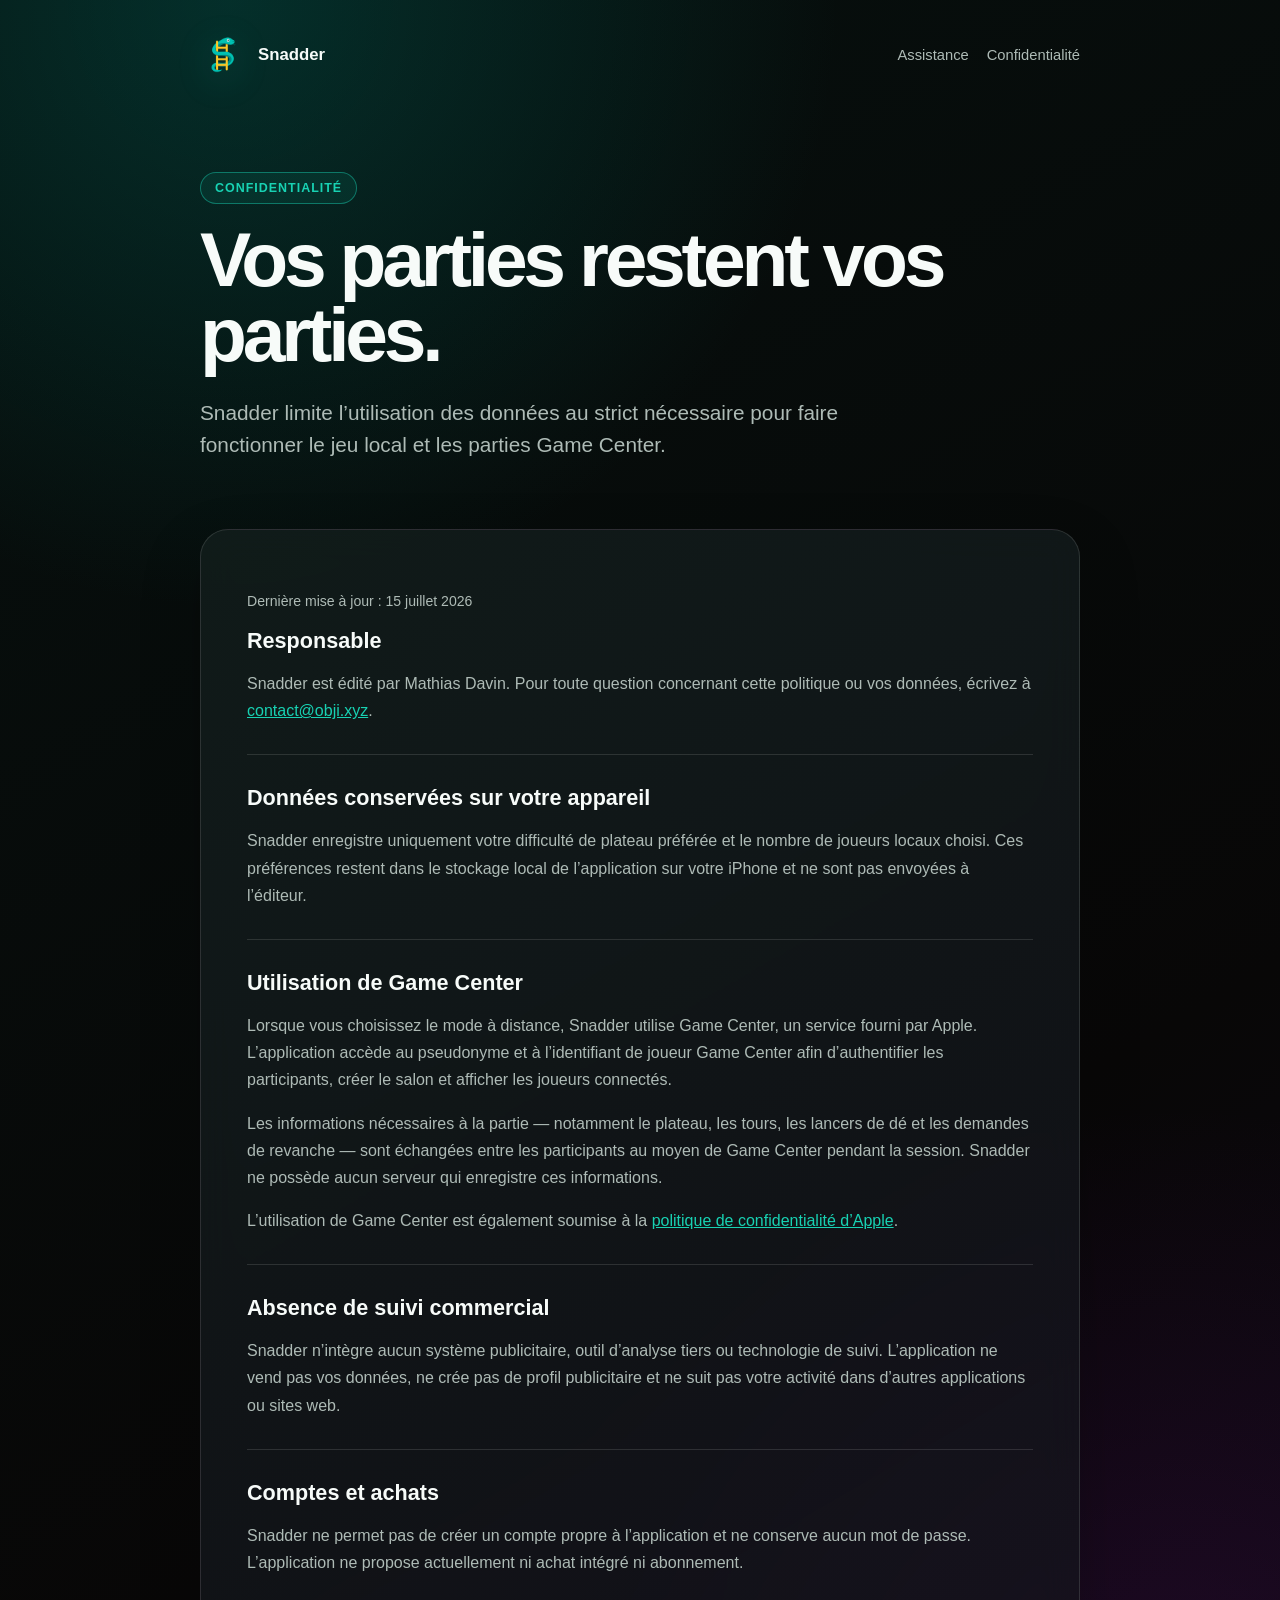
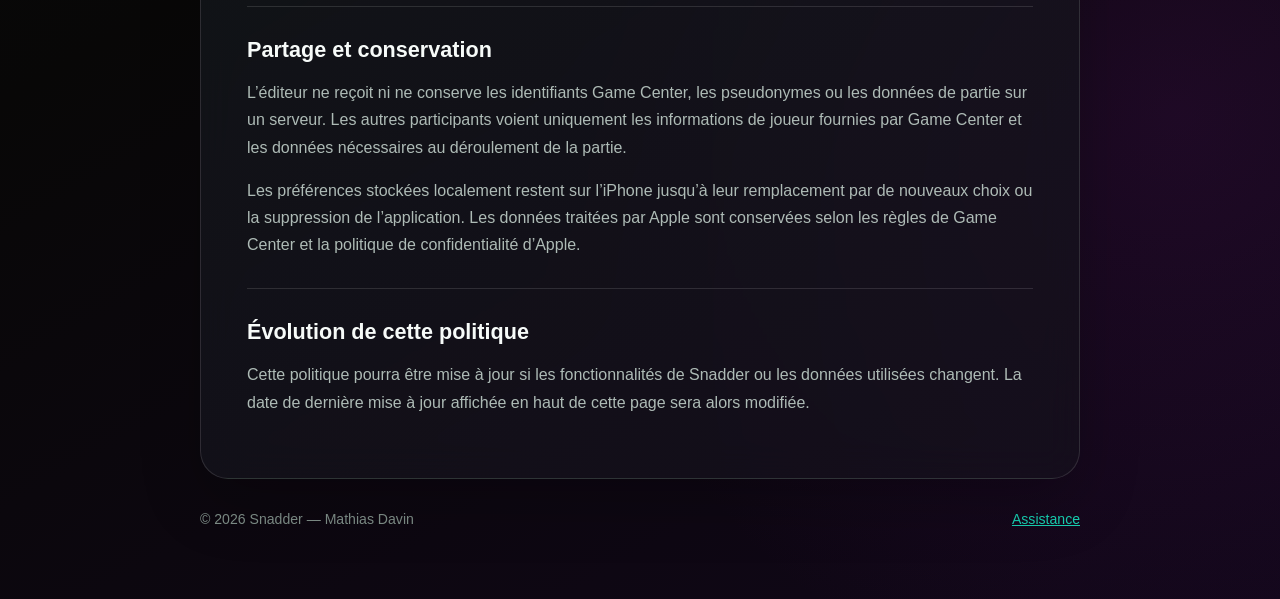
==== privacy/index.html @ 4957b29c "Add Snadder support and privacy site" ====
<!doctype html>
<html lang="fr">
<head>
  <meta charset="utf-8">
  <meta name="viewport" content="width=device-width, initial-scale=1">
  <meta name="description" content="Politique de confidentialité de l’application Snadder.">
  <title>Politique de confidentialité — Snadder</title>
  <link rel="icon" href="../assets/snadder-logo.png">
  <link rel="stylesheet" href="../assets/style.css">
</head>
<body>
  <main class="shell">
    <header class="topbar">
      <a class="brand" href="../">
        <img src="../assets/snadder-logo.png" alt="">
        <span>Snadder</span>
      </a>
      <nav class="nav" aria-label="Navigation principale">
        <a href="../support/">Assistance</a>
        <a href="./" aria-current="page">Confidentialité</a>
      </nav>
    </header>

    <section class="hero">
      <p class="eyebrow">Confidentialité</p>
      <h1>Vos parties restent vos parties.</h1>
      <p class="lead">Snadder limite l’utilisation des données au strict nécessaire pour faire fonctionner le jeu local et les parties Game Center.</p>
    </section>

    <article class="content">
      <p class="meta">Dernière mise à jour&nbsp;: 15 juillet 2026</p>

      <section>
        <h2>Responsable</h2>
        <p>Snadder est édité par Mathias Davin. Pour toute question concernant cette politique ou vos données, écrivez à <a href="mailto:contact@obji.xyz?subject=Confidentialité%20Snadder">contact@obji.xyz</a>.</p>
      </section>

      <section>
        <h2>Données conservées sur votre appareil</h2>
        <p>Snadder enregistre uniquement votre difficulté de plateau préférée et le nombre de joueurs locaux choisi. Ces préférences restent dans le stockage local de l’application sur votre iPhone et ne sont pas envoyées à l’éditeur.</p>
      </section>

      <section>
        <h2>Utilisation de Game Center</h2>
        <p>Lorsque vous choisissez le mode à distance, Snadder utilise Game Center, un service fourni par Apple. L’application accède au pseudonyme et à l’identifiant de joueur Game Center afin d’authentifier les participants, créer le salon et afficher les joueurs connectés.</p>
        <p>Les informations nécessaires à la partie — notamment le plateau, les tours, les lancers de dé et les demandes de revanche — sont échangées entre les participants au moyen de Game Center pendant la session. Snadder ne possède aucun serveur qui enregistre ces informations.</p>
        <p>L’utilisation de Game Center est également soumise à la <a href="https://www.apple.com/legal/privacy/" rel="noreferrer">politique de confidentialité d’Apple</a>.</p>
      </section>

      <section>
        <h2>Absence de suivi commercial</h2>
        <p>Snadder n’intègre aucun système publicitaire, outil d’analyse tiers ou technologie de suivi. L’application ne vend pas vos données, ne crée pas de profil publicitaire et ne suit pas votre activité dans d’autres applications ou sites web.</p>
      </section>

      <section>
        <h2>Comptes et achats</h2>
        <p>Snadder ne permet pas de créer un compte propre à l’application et ne conserve aucun mot de passe. L’application ne propose actuellement ni achat intégré ni abonnement.</p>
      </section>

      <section>
        <h2>Partage et conservation</h2>
        <p>L’éditeur ne reçoit ni ne conserve les identifiants Game Center, les pseudonymes ou les données de partie sur un serveur. Les autres participants voient uniquement les informations de joueur fournies par Game Center et les données nécessaires au déroulement de la partie.</p>
        <p>Les préférences stockées localement restent sur l’iPhone jusqu’à leur remplacement par de nouveaux choix ou la suppression de l’application. Les données traitées par Apple sont conservées selon les règles de Game Center et la politique de confidentialité d’Apple.</p>
      </section>

      <section>
        <h2>Évolution de cette politique</h2>
        <p>Cette politique pourra être mise à jour si les fonctionnalités de Snadder ou les données utilisées changent. La date de dernière mise à jour affichée en haut de cette page sera alors modifiée.</p>
      </section>
    </article>

    <footer>
      <p>© 2026 Snadder — Mathias Davin</p>
      <p><a href="../support/">Assistance</a></p>
    </footer>
  </main>
</body>
</html>
---- assets/style.css ----
:root {
  color-scheme: dark;
  --background: #050807;
  --surface: rgba(19, 31, 29, 0.78);
  --surface-strong: rgba(24, 36, 34, 0.94);
  --text: #f7fbf9;
  --muted: #aebbb6;
  --green: #31df6e;
  --turquoise: #18d2b3;
  --blue: #2097f7;
  --line: rgba(255, 255, 255, 0.12);
}

* {
  box-sizing: border-box;
}

html {
  min-height: 100%;
  background: var(--background);
}

body {
  min-height: 100vh;
  margin: 0;
  color: var(--text);
  font-family: -apple-system, BlinkMacSystemFont, "SF Pro Text", "Helvetica Neue", sans-serif;
  background:
    radial-gradient(circle at 18% 0%, rgba(0, 109, 99, 0.34), transparent 38rem),
    radial-gradient(circle at 92% 78%, rgba(92, 18, 109, 0.22), transparent 38rem),
    linear-gradient(150deg, #06100e 0%, #080707 58%, #110719 100%);
}

a {
  color: var(--turquoise);
}

.shell {
  width: min(880px, calc(100% - 32px));
  margin: 0 auto;
  padding: 32px 0 72px;
}

.topbar {
  display: flex;
  align-items: center;
  justify-content: space-between;
  gap: 24px;
  margin-bottom: 56px;
}

.brand {
  display: inline-flex;
  align-items: center;
  gap: 12px;
  color: var(--text);
  font-size: 1.05rem;
  font-weight: 750;
  text-decoration: none;
}

.brand img {
  width: 46px;
  height: 46px;
  object-fit: contain;
  filter: drop-shadow(0 8px 18px rgba(24, 210, 179, 0.2));
}

.nav {
  display: flex;
  gap: 18px;
  font-size: 0.92rem;
}

.nav a {
  color: var(--muted);
  text-decoration: none;
}

.nav a:hover,
.nav a:focus-visible {
  color: var(--text);
}

.hero {
  padding: 38px 0 34px;
}

.eyebrow {
  display: inline-flex;
  align-items: center;
  min-height: 32px;
  margin: 0 0 18px;
  padding: 0 14px;
  border: 1px solid rgba(24, 210, 179, 0.44);
  border-radius: 999px;
  color: var(--turquoise);
  background: rgba(24, 210, 179, 0.08);
  font-size: 0.78rem;
  font-weight: 700;
  letter-spacing: 0.08em;
  text-transform: uppercase;
}

h1 {
  max-width: 760px;
  margin: 0;
  font-size: clamp(2.5rem, 7vw, 4.8rem);
  line-height: 0.98;
  letter-spacing: -0.055em;
}

.lead {
  max-width: 650px;
  margin: 24px 0 0;
  color: var(--muted);
  font-size: clamp(1.05rem, 2.4vw, 1.3rem);
  line-height: 1.55;
}

.grid {
  display: grid;
  grid-template-columns: repeat(2, minmax(0, 1fr));
  gap: 18px;
  margin-top: 38px;
}

.card,
.content {
  border: 1px solid var(--line);
  border-radius: 28px;
  background: linear-gradient(150deg, var(--surface), rgba(21, 16, 28, 0.74));
  box-shadow: 0 24px 60px rgba(0, 0, 0, 0.22);
  backdrop-filter: blur(18px);
  -webkit-backdrop-filter: blur(18px);
}

.card {
  display: flex;
  min-height: 220px;
  flex-direction: column;
  justify-content: space-between;
  padding: 28px;
  color: var(--text);
  text-decoration: none;
  transition: transform 160ms ease, border-color 160ms ease;
}

.card:hover,
.card:focus-visible {
  transform: translateY(-3px);
  border-color: rgba(24, 210, 179, 0.58);
}

.card h2 {
  margin: 0;
  font-size: 1.55rem;
}

.card p {
  margin: 12px 0 0;
  color: var(--muted);
  line-height: 1.5;
}

.card span {
  color: var(--turquoise);
  font-weight: 700;
}

.content {
  margin-top: 34px;
  padding: clamp(24px, 5vw, 46px);
}

.content section + section {
  padding-top: 30px;
  border-top: 1px solid var(--line);
  margin-top: 30px;
}

.content h2 {
  margin: 0 0 12px;
  font-size: 1.35rem;
}

.content h3 {
  margin: 22px 0 8px;
  font-size: 1.05rem;
}

.content p,
.content li {
  color: var(--muted);
  line-height: 1.7;
}

.content ul {
  padding-left: 1.25rem;
}

.button {
  display: inline-flex;
  min-height: 50px;
  align-items: center;
  justify-content: center;
  margin-top: 14px;
  padding: 0 22px;
  border-radius: 999px;
  color: #001a0b;
  background: var(--green);
  font-weight: 800;
  text-decoration: none;
}

.meta,
footer {
  color: #81908a;
  font-size: 0.88rem;
}

footer {
  display: flex;
  flex-wrap: wrap;
  justify-content: space-between;
  gap: 12px;
  padding-top: 32px;
}

footer p {
  margin: 0;
}

@media (max-width: 660px) {
  .shell {
    width: min(100% - 24px, 880px);
    padding-top: 20px;
  }

  .topbar {
    align-items: flex-start;
    flex-direction: column;
    margin-bottom: 24px;
  }

  .grid {
    grid-template-columns: 1fr;
  }

  .hero {
    padding-top: 20px;
  }
}
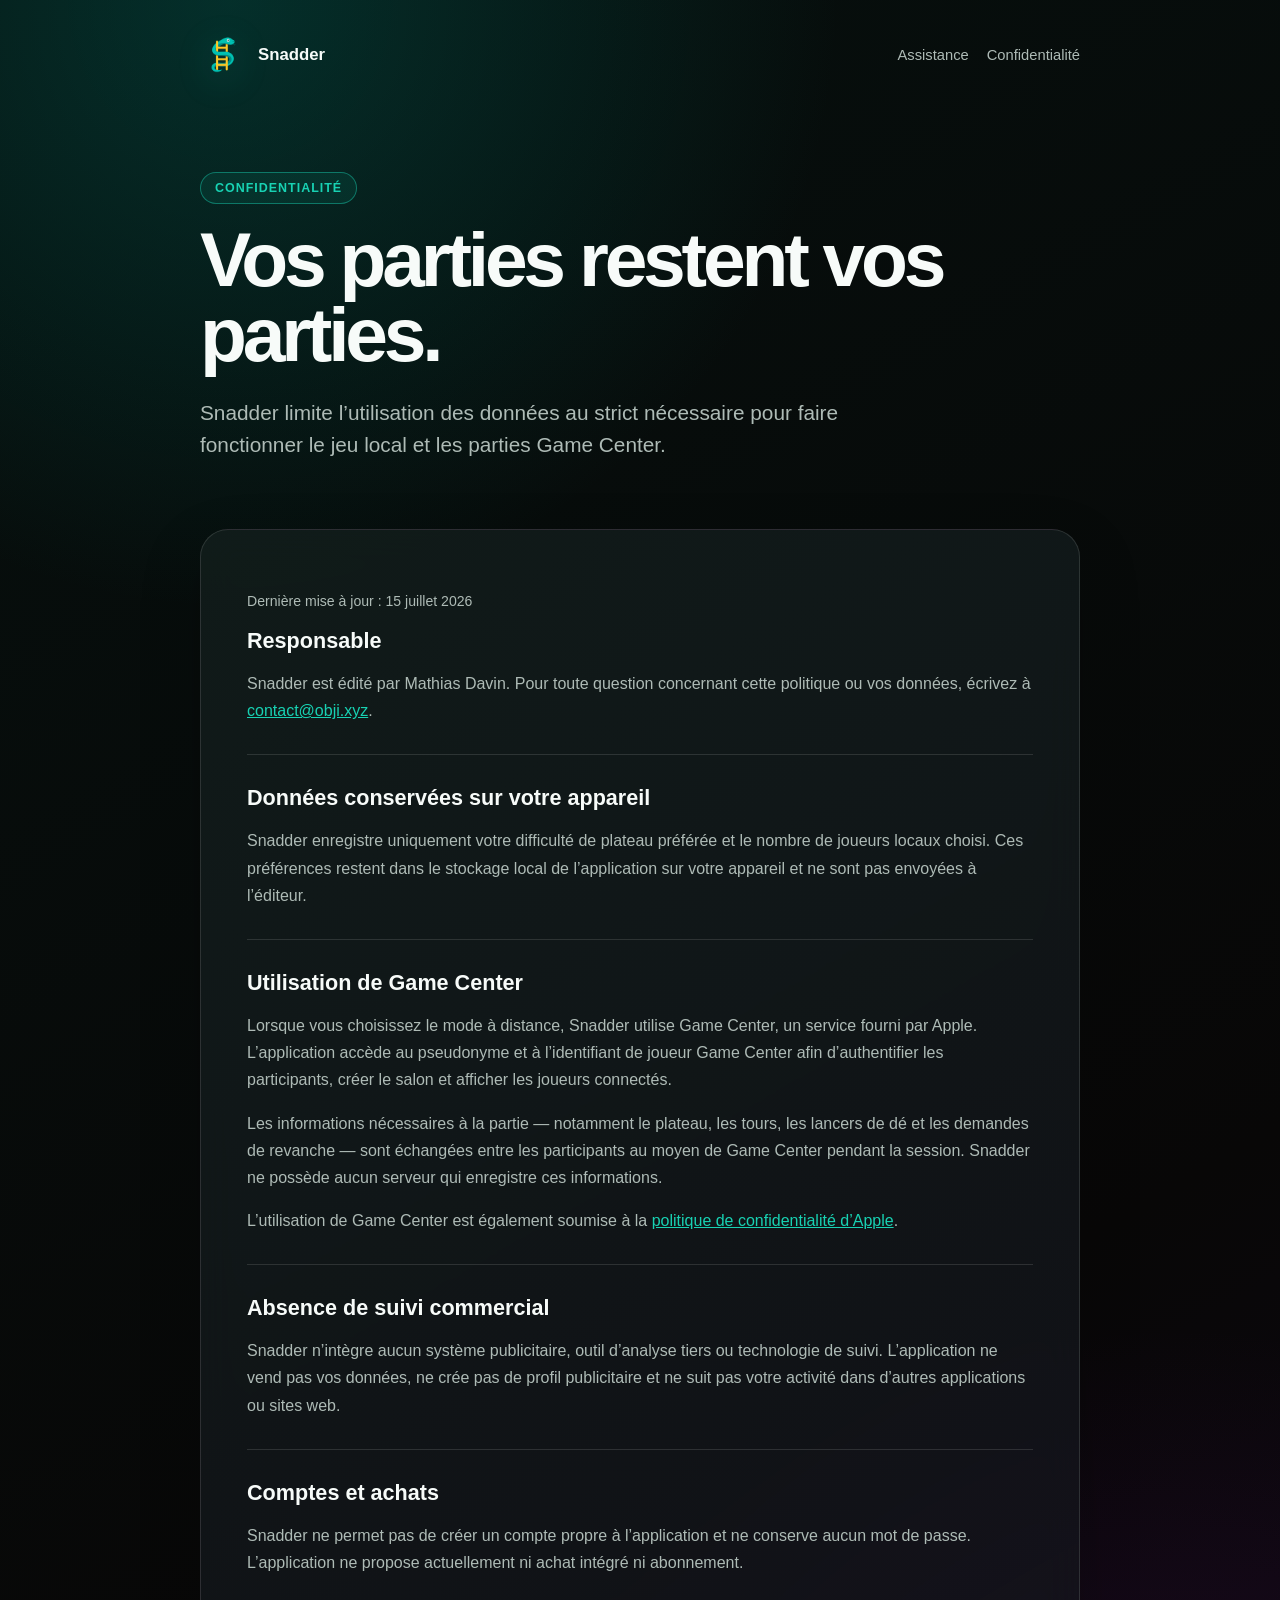
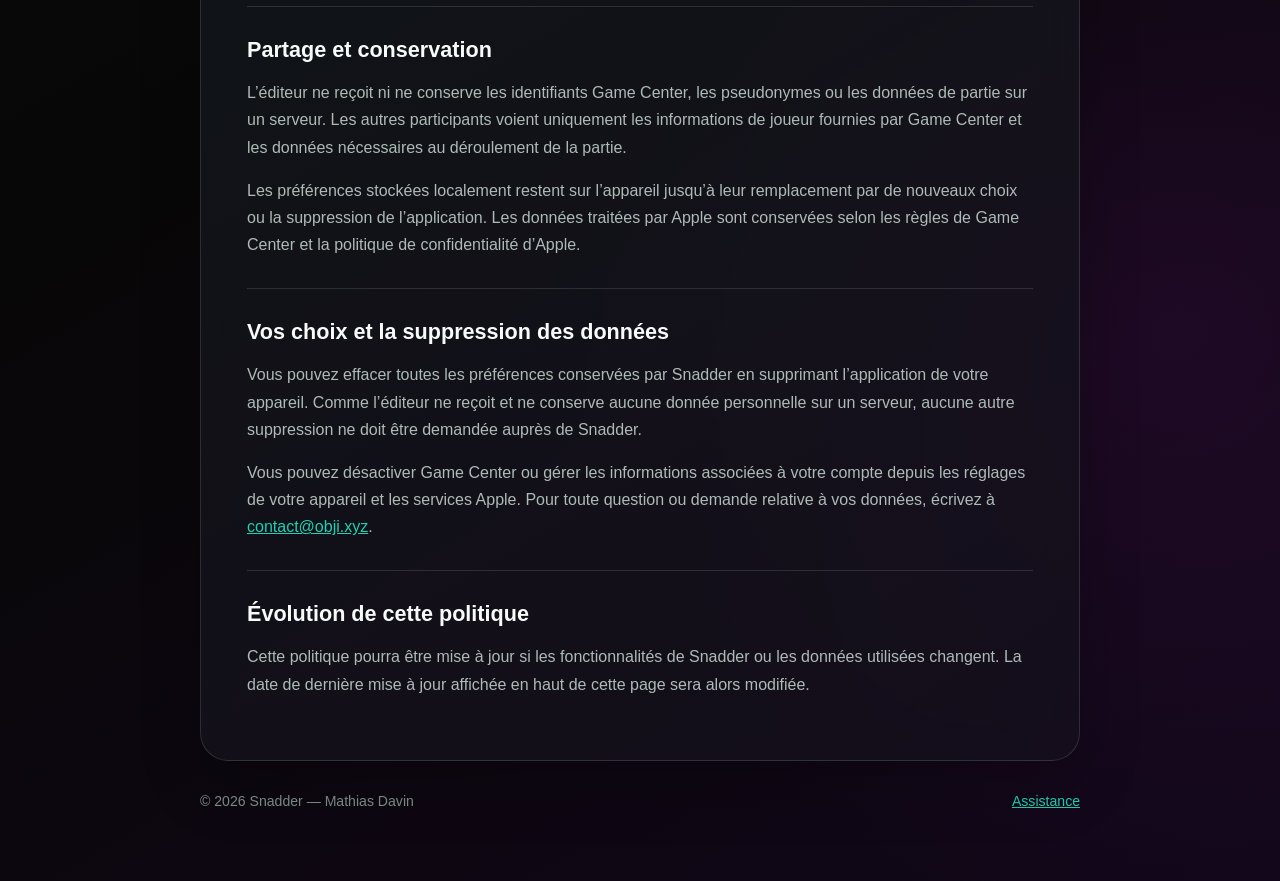
==== commit 212dea07: "docs(privacy): explain data deletion" ====
--- a/privacy/index.html
+++ b/privacy/index.html
@@ -37,7 +37,7 @@
 
       <section>
         <h2>Données conservées sur votre appareil</h2>
-        <p>Snadder enregistre uniquement votre difficulté de plateau préférée et le nombre de joueurs locaux choisi. Ces préférences restent dans le stockage local de l’application sur votre iPhone et ne sont pas envoyées à l’éditeur.</p>
+        <p>Snadder enregistre uniquement votre difficulté de plateau préférée et le nombre de joueurs locaux choisi. Ces préférences restent dans le stockage local de l’application sur votre appareil et ne sont pas envoyées à l’éditeur.</p>
       </section>
 
       <section>
@@ -60,7 +60,13 @@
       <section>
         <h2>Partage et conservation</h2>
         <p>L’éditeur ne reçoit ni ne conserve les identifiants Game Center, les pseudonymes ou les données de partie sur un serveur. Les autres participants voient uniquement les informations de joueur fournies par Game Center et les données nécessaires au déroulement de la partie.</p>
-        <p>Les préférences stockées localement restent sur l’iPhone jusqu’à leur remplacement par de nouveaux choix ou la suppression de l’application. Les données traitées par Apple sont conservées selon les règles de Game Center et la politique de confidentialité d’Apple.</p>
+        <p>Les préférences stockées localement restent sur l’appareil jusqu’à leur remplacement par de nouveaux choix ou la suppression de l’application. Les données traitées par Apple sont conservées selon les règles de Game Center et la politique de confidentialité d’Apple.</p>
+      </section>
+
+      <section>
+        <h2>Vos choix et la suppression des données</h2>
+        <p>Vous pouvez effacer toutes les préférences conservées par Snadder en supprimant l’application de votre appareil. Comme l’éditeur ne reçoit et ne conserve aucune donnée personnelle sur un serveur, aucune autre suppression ne doit être demandée auprès de Snadder.</p>
+        <p>Vous pouvez désactiver Game Center ou gérer les informations associées à votre compte depuis les réglages de votre appareil et les services Apple. Pour toute question ou demande relative à vos données, écrivez à <a href="mailto:contact@obji.xyz?subject=Confidentialité%20Snadder">contact@obji.xyz</a>.</p>
       </section>
 
       <section>
